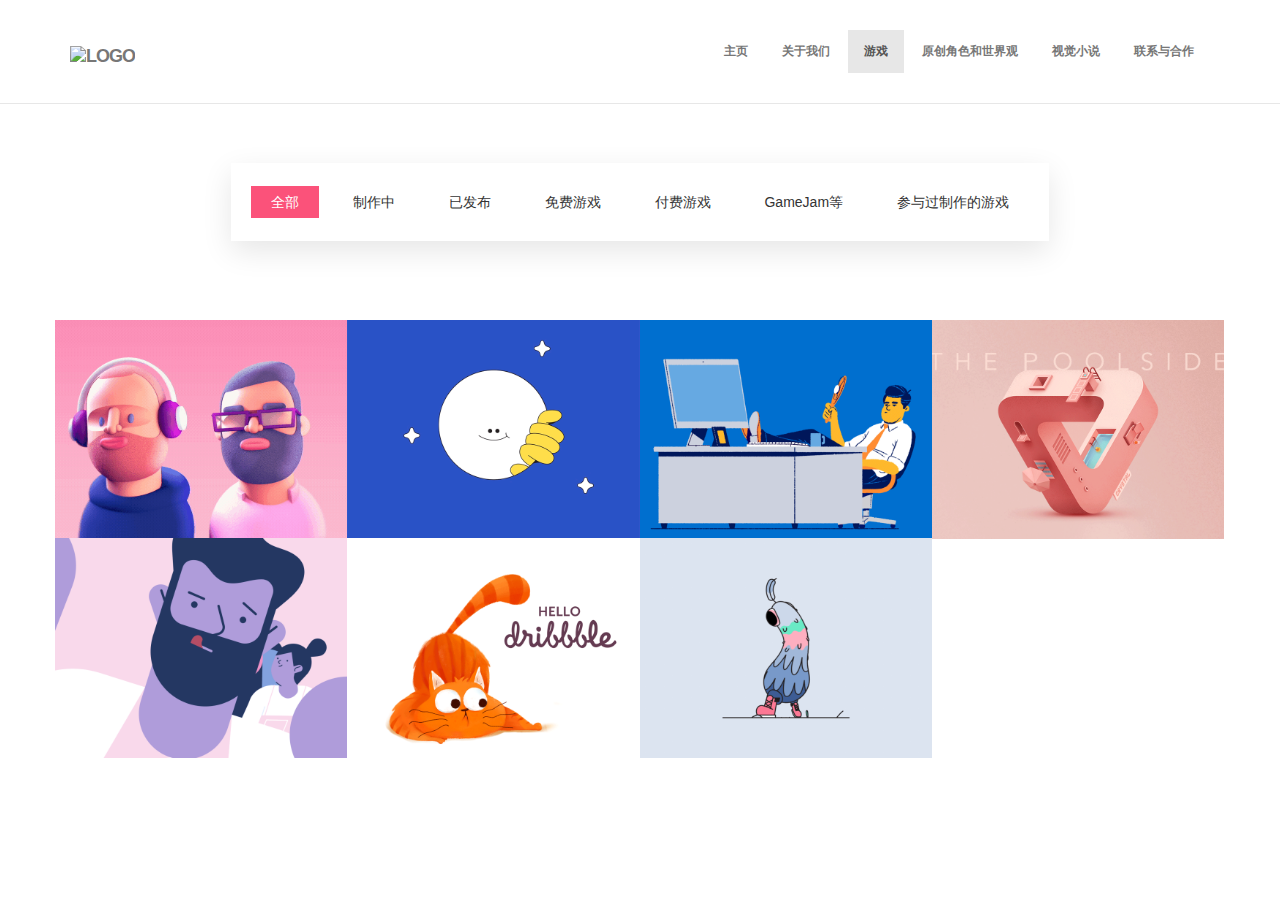
==== courses.html @ eeb3b7ae "Add more info" ====
<!DOCTYPE html>
<html lang="en">
<head>
    <meta charset="utf-8">
    <title>Above Multi-purpose Free Bootstrap Responsive Template</title>
    <meta name="viewport" content="width=device-width, initial-scale=1.0" />
    <meta name="description" content="" />
    <meta name="author" content="http://webthemez.com" />
    <!-- css -->
    <link href="css/bootstrap.min.css" rel="stylesheet" />
    <link href="css/fancybox/jquery.fancybox.css" rel="stylesheet">
    <link href="css/jcarousel.css" rel="stylesheet" />
    <link href="css/flexslider.css" rel="stylesheet" />
    <link href="css/style.css" rel="stylesheet" />

    <!-- HTML5 shim, for IE6-8 support of HTML5 elements -->
    <!--[if lt IE 9]>
          <script src="http://html5shim.googlecode.com/svn/trunk/html5.js"></script>
        <![endif]-->
    <!--Special StyleSheet Head-->
    <!-- Google Font -->
    <link href="https://fonts.googleapis.com/css?family=Roboto+Condensed:300,300i,400,400i,700i" rel="stylesheet">

    <!-- Font Awesome cdn file -->

    <link rel="stylesheet" href="https://cdnjs.cloudflare.com/ajax/libs/font-awesome/4.7.0/css/font-awesome.min.css">


    <link rel="stylesheet" href="https://maxcdn.bootstrapcdn.com/bootstrap/3.3.7/css/bootstrap.min.css">

    <!--Responsive tabs-->

    <link rel="stylesheet" href="responsive-tabs.css">

    <!-- Magnific css file  -->

    <link rel="stylesheet" href="https://cdnjs.cloudflare.com/ajax/libs/magnific-popup.js/1.1.0/magnific-popup.min.css">


    <!-- Owl carousel css file  -->

    <link rel="stylesheet" href="https://cdnjs.cloudflare.com/ajax/libs/owl-carousel/1.3.3/owl.carousel.min.css">

    <link rel="stylesheet" href="https://cdnjs.cloudflare.com/ajax/libs/owl-carousel/1.3.3/owl.theme.min.css">

    <!-- jQuery library -->
    <script src="https://ajax.googleapis.com/ajax/libs/jquery/3.3.1/jquery.min.js"></script>

    <!-- Latest compiled JavaScript -->
    <script src="https://maxcdn.bootstrapcdn.com/bootstrap/3.3.7/js/bootstrap.min.js"></script>

    <!-- Owl carousel JS file  -->

    <script src="https://cdnjs.cloudflare.com/ajax/libs/owl-carousel/1.3.3/owl.carousel.min.js"></script>


    <!-- Magnific JS file  -->

    <script src="https://cdnjs.cloudflare.com/ajax/libs/magnific-popup.js/1.1.0/jquery.magnific-popup.min.js"></script>

    <!-- style file -->

    <link rel="stylesheet" href="style.css">





</head>
<body>
    <div id="wrapper">

        <!-- start header -->
        <header>
            <div class="navbar navbar-default navbar-static-top">
                <div class="container">
                    <div class="navbar-header">
                        <button type="button" class="navbar-toggle" data-toggle="collapse" data-target=".navbar-collapse">
                            <span class="icon-bar"></span>
                            <span class="icon-bar"></span>
                            <span class="icon-bar"></span>
                        </button>
                        <a class="navbar-brand" href="index.html"><img src="img/logo.png" alt="logo" /></a>
                    </div>
                    <div class="navbar-collapse collapse ">
                        <ul class="nav navbar-nav">
                            <li><a href="index.html">主页</a></li>
                            <li><a href="about.html">关于我们</a></li>
                            <li class="active"><a href="courses.html">游戏</a></li>
                            <li><a href="portfolio.html">原创角色和世界观</a></li>
                            <li><a href="pricing.html">视觉小说</a></li>
                            <li><a href="contact.html">联系与合作</a></li>
                        </ul>
                    </div>
                </div>
            </div>
        </header><!-- end header -->
        <!--Special StyleSheet-->

        <br><br><br><br>
        <section class="works">
            <div class="container">
                <div class="row no-gutters">
                    <div class="filtering text-center col-sm-12">
                        <div class="filter">
                            <span data-filter='*' class="active">全部</span>

                            <span data-filter='.brand'>制作中</span>
                            <span data-filter='.web'>已发布</span>
                            <span data-filter='.graphic'>免费游戏</span>
                            <span data-filter='.brand'>付费游戏</span>
                            <span data-filter='.brand'>GameJam等</span>
                            <span data-filter='.brand'>参与过制作的游戏</span>

                        </div>
                    </div>
                    <div class="clearfix"></div>
                    <br><br><br><br>

                    <div class="gallery full-width">
                        <div class="col-lg-3 items graphic">
                            <div class="item-img">
                                <img src="img/1.gif" class="img-responsive" alt="">
                                <div class="item-img-overlay">
                                    <div class="overlay-info full-width">
                                        <p>LOGO | Branding</p>
                                        <h5>Creative Web Design</h5>
                                        <a href="img/1.gif" class="popimg"></a>
                                        <span class="icon">
                                            <i class="fa fa-arrow-right"></i>
                                        </span>
                                    </div>
                                </div>
                            </div>
                        </div>

                        <div class="col-lg-3 items brand">
                            <div class="item-img">
                                <img src="img/2.gif" class="img-responsive" alt="">
                                <div class="item-img-overlay">
                                    <div class="overlay-info full-width">
                                        <p>LOGO | Branding</p>
                                        <h5>Creative Web Design</h5>
                                        <a href="img/2.gif" class="popimg">

                                            <span class="icon">
                                                <i class="fa fa-arrow-right"></i>
                                            </span>

                                        </a>
                                    </div>
                                </div>
                            </div>
                        </div>

                        <div class="col-lg-3 items web">
                            <div class="item-img">
                                <img src="img/3.gif" class="img-responsive" alt="">
                                <div class="item-img-overlay">
                                    <div class="overlay-info full-width">
                                        <p>LOGO | Branding</p>
                                        <h5>Creative Web Design</h5>
                                        <a href="img/3.gif" class="popimg">

                                            <span class="icon">
                                                <i class="fa fa-arrow-right"></i>
                                            </span>

                                        </a>
                                    </div>
                                </div>
                            </div>
                        </div>


                        <div class="col-lg-3 items graphic">
                            <div class="item-img">
                                <img src="img/4.gif" class="img-responsive" alt="">
                                <div class="item-img-overlay">
                                    <div class="overlay-info full-width">
                                        <p>LOGO | Branding</p>
                                        <h5>Creative Web Design</h5>
                                        <a href="img/4.gif" class="popimg">

                                            <span class="icon">
                                                <i class="fa fa-arrow-right"></i>
                                            </span>

                                        </a>
                                    </div>
                                </div>
                            </div>
                        </div>

                        <div class="col-lg-3 items web">
                            <div class="item-img">
                                <img src="img/5.gif" class="img-responsive" alt="">
                                <div class="item-img-overlay">
                                    <div class="overlay-info full-width">
                                        <p>LOGO | Branding</p>
                                        <h5>Creative Web Design</h5>
                                        <a href="img/5.gif" class="popimg">

                                            <span class="icon">
                                                <i class="fa fa-arrow-right"></i>
                                            </span>

                                        </a>
                                    </div>
                                </div>
                            </div>
                        </div>
                        <div class="col-lg-3 items brand">
                            <div class="item-img">
                                <img src="img/7.gif" class="img-responsive" alt="">
                                <div class="item-img-overlay">
                                    <div class="overlay-info full-width">
                                        <p>LOGO | Branding</p>
                                        <h5>Creative Web Design</h5>
                                        <a href="img/7.gif" class="popimg">

                                            <span class="icon">
                                                <i class="fa fa-arrow-right"></i>
                                            </span>

                                        </a>
                                    </div>
                                </div>
                            </div>
                        </div>
                        <div class="col-lg-3 items brand">
                            <div class="item-img">
                                <img src="img/8.gif" class="img-responsive" alt="">
                                <div class="item-img-overlay">
                                    <div class="overlay-info full-width">
                                        <p>LOGO | Branding</p>
                                        <h5>Creative Web Design</h5>
                                        <a href="img/8.gif" class="popimg">

                                            <span class="icon">
                                                <i class="fa fa-arrow-right"></i>
                                            </span>

                                        </a>
                                    </div>
                                </div>
                            </div>
                        </div><div class="col-lg-3 items brand">
                            <div class="item-img">
                                <img src="img/9.gif" class="img-responsive" alt="">
                                <div class="item-img-overlay">
                                    <div class="overlay-info full-width">
                                        <p>LOGO | Branding</p>
                                        <h5>Creative Web Design</h5>
                                        <a href="img/9.gif" class="popimg">

                                            <span class="icon">
                                                <i class="fa fa-arrow-right"></i>
                                            </span>

                                        </a>
                                    </div>
                                </div>
                            </div>
                        </div>



                    </div>





                </div>
            </div>
        </section>



        <script src="main.js"></script>
        <script src="jquery.responsiveTabs.min.js"></script>
        <script src="isotope.pkgd.min.js"></script>
        <script src="https://cdnjs.cloudflare.com/ajax/libs/magnific-popup.js/1.1.0/jquery.magnific-popup.min.js"></script>




        <!-- javascript
            ================================================== -->
        <!-- Placed at the end of the document so the pages load faster -->
        <!--
        <script src="js/jquery.js"></script>
        <script src="js/jquery.easing.1.3.js"></script>
        <script src="js/bootstrap.min.js"></script>
        <script src="js/jquery.fancybox.pack.js"></script>
        <script src="js/jquery.fancybox-media.js"></script>
        <script src="js/portfolio/jquery.quicksand.js"></script>
        <script src="js/portfolio/setting.js"></script>
        <script src="js/jquery.flexslider.js"></script>
        <script src="js/animate.js"></script>
        <script src="js/custom.js"></script>

            -->
</body>
</html>
---- css/style.css ----
/*
Author URI: http://webthemez.com/
Note: 
Licence under Creative Commons Attribution 3.0 
Do not remove the back-link in this web template 
-------------------------------------------------------*/

@import url('http://fonts.googleapis.com/css?family=Noto+Serif:400,400italic,700|Open+Sans:400,600,700'); 
@import url('font-awesome.css');  
@import url('animate.css');

body {
	font-family:'Open Sans', Arial, sans-serif;
	font-size:14px;
	font-weight:300;
	line-height:1.6em;
	color:#656565;
}

a:active {
	outline:0;
}

.clear {
	clear:both;
}

h1,h2, h3, h4, h5, h6 {
	font-family:'Open Sans', Arial, sans-serif;
	font-weight:700;
	line-height:1.1em;
	color:#333;
	margin-bottom: 20px;
}
 
.container {
	padding:0 20px 0 20px;
	position:relative;
}

#wrapper{
	width:100%;
	margin:0;	
	padding:0;
}

.row,.row-fluid {
	margin-bottom:30px;
}

.row .row,.row-fluid .row-fluid{
	margin-bottom:30px;
}

.row.nomargin,.row-fluid.nomargin {
	margin-bottom:0;
}

img.img-polaroid {
	margin:0 0 20px 0;
}
.img-box {
	max-width:100%;
}
/*  Header
==================================== */
 
header .navbar {
    margin-bottom: 0;
}

.navbar-default {
    border: none;
}

.navbar-brand {
    color: #222;
	text-transform: uppercase;
    font-size: 24px;
    font-weight: 700;
    line-height: 1em;
	letter-spacing: -1px;
    margin-top: 13px;
    padding: 0 0 0 15px;
}
.navbar-default .navbar-brand{
color: #61B331;
}

header .navbar-collapse  ul.navbar-nav {
    float: right;
    margin-right: 0;
}

header .navbar-default{
    background-color: #FFFFFF;
}

header .nav li a:hover,
header .nav li a:focus,
header .nav li.active a,
header .nav li.active a:hover,
header .nav li a.dropdown-toggle:hover,
header .nav li a.dropdown-toggle:focus,
header .nav li.active ul.dropdown-menu li a:hover,
header .nav li.active ul.dropdown-menu li.active a{
    -webkit-transition: all .3s ease;
    -moz-transition: all .3s ease;
    -ms-transition: all .3s ease;
    -o-transition: all .3s ease;
    transition: all .3s ease;
}


header .navbar-default .navbar-nav > .open > a,
header .navbar-default .navbar-nav > .open > a:hover,
header .navbar-default .navbar-nav > .open > a:focus {
    -webkit-transition: all .3s ease;
    -moz-transition: all .3s ease;
    -ms-transition: all .3s ease;
    -o-transition: all .3s ease;
    transition: all .3s ease;
}


header .navbar {
    min-height: 70px; 
	padding:18px 0;
}

header .navbar-nav > li  {
    padding-bottom: 12px;
    padding-top: 12px;
}

header  .navbar-nav > li > a {
    padding-bottom: 6px;
    padding-top: 5px;
    margin-left: 2px;
    line-height: 30px;
	font-weight: 700;
    -webkit-transition: all .3s ease;
    -moz-transition: all .3s ease;
    -ms-transition: all .3s ease;
    -o-transition: all .3s ease;
    transition: all .3s ease;
}


.dropdown-menu li a:hover {
    color: #fff !important;
}

header .nav .caret {
    border-bottom-color: #f5f5f5;
    border-top-color: #f5f5f5;
}
.navbar-default .navbar-nav > .active > a,
.navbar-default .navbar-nav > .active > a:hover,
.navbar-default .navbar-nav > .active > a:focus {
  background-color: #fff;
}
.navbar-default .navbar-nav > .open > a,
.navbar-default .navbar-nav > .open > a:hover,
.navbar-default .navbar-nav > .open > a:focus {
  background-color:  #fff;
}	
	

.dropdown-menu  {
    box-shadow: none;
    border-radius: 0;
	border: none;
}

.dropdown-menu li:last-child  {
	padding-bottom: 0 !important;
	margin-bottom: 0;
}

header .nav li .dropdown-menu  {
   padding: 0;
}

header .nav li .dropdown-menu li a {
   line-height: 28px;
   padding: 3px 12px;
}
.item-thumbs img {
    margin-bottom: 15px;
}
.flex-control-paging li a.flex-active {
    background: #000;
    background: rgb(255, 255, 255);
    cursor: default;
}
.flex-control-paging li a {
    width: 30px;
    height: 11px;
    display: block;
    background: #666;
    background: rgba(0,0,0,0.5);
    cursor: pointer;
    text-indent: -9999px;
    -webkit-border-radius: 20px;
    -moz-border-radius: 20px;
    -o-border-radius: 20px;
    border-radius: 20px;
    box-shadow: inset 0 0 3px rgba(0,0,0,0.3);
    
	}
	.panel-title>a {
    color: inherit;
    color: #FFF;
}
.panel-group .panel-heading+.panel-collapse .panel-body {
    border-top: 1px solid #ddd;
    color: #fff;
    background-color: #9C9C9C;
}
/* --- menu --- */

header .navigation {
	float:right;
}

header ul.nav li {
	border:none;
	margin:0;
}

header ul.nav li a {	
	font-size:12px;
	border:none;
	font-weight:700;
	text-transform:uppercase;
}

header ul.nav li ul li a {	
	font-size:12px;
	border:none;
	font-weight:300;
	text-transform:uppercase;
}


.navbar .nav > li > a {
  color: #848484;
  text-shadow: none;
  border: 1px solid rgba(255, 255, 255, 0) !important;
}

.navbar .nav a:hover {
	background:none;
	color: #14A085 !important;
}

.navbar .nav > .active > a,.navbar .nav > .active > a:hover {
	background:none;
	font-weight:700;
}

.navbar .nav > .active > a:active,.navbar .nav > .active > a:focus {
	background:none;
	outline:0;
	font-weight:700;
}

.navbar .nav li .dropdown-menu {
	z-index:2000;
}

header ul.nav li ul {
	margin-top:1px;
}
header ul.nav li ul li ul {
	margin:1px 0 0 1px;
}
.dropdown-menu .dropdown i {
	position:absolute;
	right:0;
	margin-top:3px;
	padding-left:20px;
}

.navbar .nav > li > .dropdown-menu:before {
  display: inline-block;
  border-right: none;
  border-bottom: none;
  border-left: none;
  border-bottom-color: none;
  content:none;
}
.navbar-default .navbar-nav>.active>a, .navbar-default .navbar-nav>.active>a:hover, .navbar-default .navbar-nav>.active>a:focus {
color: #14A085;
}


ul.nav li.dropdown a {
	z-index:1000;
	display:block;
}

 select.selectmenu {
	display:none;
}
.pageTitle{
color: #fff;
margin: 30px 0 3px;
display: inline-block;
}
 
#featured{
	width: 100%;
	background:#000;
	position:relative;
	margin:0;
	padding:0;
}

/*  Sliders
==================================== */
/* --- flexslider --- */

#featured .flexslider {
	padding:0;  
	background: #fff; 
	position: relative; 
	zoom: 1;
}
.flex-direction-nav .flex-prev{
left:0px; 
}
.flex-direction-nav .flex-next{ 
right:0px;
}
.flex-caption {zoom:0;
  color: #1C1D21;
  margin: 0 auto;
  padding: 1px;
  position: absolute;
  vertical-align: bottom;
  text-align: center;
  background-color: rgba(255, 255, 255, 0.26);
  bottom: 5%;
  display: block;
  left: 0;
  right: 0;
  }
.flex-caption h3 {color: #fff; letter-spacing: 1px; margin-bottom: 8px; text-transform: uppercase;}
.flex-caption p {margin: 0 0 15px;}
.skill-home{
margin-bottom:50px;
}
.c1{
border: #ed5441 1px solid;
background:#ed5441;
}
.c2{
border: #D867B2 1px solid;
background: #D867B2;
}
.c3{
border: #61B331 1px solid;
background: #4BC567;
}
.c4{
border: #609cec 1px solid;
background: #26AFF0;
}
.skill-home .icons {
padding: 33px 0 0 0;
width: 100%;
height: 178px;
color: rgb(255, 255, 255);
font-size: 42px;
font-size: 76px; 
text-align: center;
-ms-border-radius: 50%;
-moz-border-radius: 50%;
-webkit-border-radius: 50%;
border-radius: 0;
display: inline-table;
}
.skill-home h2 {
padding-top: 20px;
font-size: 36px;
font-weight: 700;
} 
.testimonial-solid {
padding: 50px 0 60px 0;
margin: 0 0 0 0;
background: #EFEFEF;
text-align: center;
}
.testi-icon-area {
text-align: center;
position: absolute;
top: -84px;
margin: 0 auto; 
width: 100%;
color: #000;}
.testi-icon-area .quote {
padding: 15px 0 0 0;
margin: 0 0 0 0;
background: #ffffff;
text-align: center;
color: #26AFF0;
display: inline-table;
width: 70px;
height: 70px;
-ms-border-radius: 50%;
-moz-border-radius: 50%;
-webkit-border-radius: 50%;
border-radius: 0;
font-size: 42px; 
border: 1px solid #26AFF0;
display: none;}

.testi-icon-area .carousel-inner { 
margin: 20px 0;
}
.carousel-indicators {
bottom: -30px;
}
.team-member {
    text-align: center;
    background-color: #F9F9F9;
    padding-bottom: 15px;
}
.fancybox-title-inside-wrap {
    padding: 3px 30px 6px;
    background: #292929;
}

.item_introtext {
    background-color: rgba(254, 254, 255, 0.66);
    margin: 0 auto;
    display: inline-block;
    padding: 25px;
}
.item_introtext span {
    font-size: 20px;
    display: block; 
    font-weight: bold;
}
.item_introtext strong {
    font-size: 50px;
    display: block;
    padding: 14px 0 30px;
}
.item_introtext p {
    font-size: 20px !important;
    color: #1C1D21;
    font-weight: bold;
}

.form-control{
border-radius:0;
}


/* Testimonial
----------------------------------*/
.testimonial-area {
padding: 0 0 0 0;
margin:0;
background: url(../img/low-poly01.jpg) fixed center center;
background-size: cover;
-webkit-background-size: cover;
-moz-background-size: cover;
-ms-background-size: cover;
color: red;}
.testimonial-solid p {
color: #1F1F1F;
font-size: 16px;
line-height: 30px;
font-style: italic;
} 
section.callaction {
	background:#fff;
	padding:50px 0 0 0;
}



/* Content
==================================== */

#content {
	position:relative;
	background:#fff;
	padding:50px 0 0px 0;
}

#content img {
	max-width:100%;
	height:auto;
}
 
.cta-text {
	text-align: center;
	margin-top:10px;
}


.big-cta .cta {
	margin-top:10px;
}
 
.box {
	width: 100%;
}
.box-gray  {
	background: #f8f8f8;
	padding: 20px 20px 30px;
}
.box-gray  h4,.box-gray  i {
	margin-bottom: 20px;
}
.box-bottom {
	padding: 20px 0;
	text-align: center;
}
.box-bottom a {
	color: #fff;
	font-weight: 700;
}
.box-bottom a:hover {
	color: #eee;
	text-decoration: none;
}


/* Bottom
==================================== */

#bottom {
	background:#fcfcfc;
	padding:50px 0 0;

}
/* twitter */
#twitter-wrapper {
    text-align: center;
    width: 70%;
    margin: 0 auto;
}
#twitter em {
    font-style: normal;
    font-size: 13px;
}

#twitter em.twitterTime a {
	font-weight:600;
}

#twitter ul {
    padding: 0;
	list-style:none;
}
#twitter ul li {
    font-size: 20px;
    line-height: 1.6em;
    font-weight: 300;
    margin-bottom: 20px;
    position: relative;
    word-break: break-word;
}


/* page headline
==================================== */

#inner-headline{
	background: #14A085;
	position:relative;
	margin:0;
	padding:0;
	color:#fefefe;
	/* margin: 15px; */
	border-top: 10px solid #11967C;
}


#inner-headline .inner-heading h2 {
	color:#fff;
	margin:20px 0 0 0;
}

/* --- breadcrumbs --- */
#inner-headline ul.breadcrumb {
	margin:30px 0 0;
	float:left;
}

#inner-headline ul.breadcrumb li {
	margin-bottom:0;
	padding-bottom:0;
}
#inner-headline ul.breadcrumb li {
	font-size:13px;
	color:#fff;
}

#inner-headline ul.breadcrumb li i{
	color:#dedede;
}

#inner-headline ul.breadcrumb li a {
	color:#fff;
}

ul.breadcrumb li a:hover {
	text-decoration:none;
}

/* Forms
============================= */

/* --- contact form  ---- */
form#contactform input[type="text"] {
  width: 100%;
  border: 1px solid #f5f5f5;
  min-height: 40px;
  padding-left:20px;
  font-size:13px;
  padding-right:20px;
  -webkit-box-sizing: border-box;
     -moz-box-sizing: border-box;
          box-sizing: border-box;

}

form#contactform textarea {
border: 1px solid #f5f5f5;
  width: 100%;
  padding-left:20px;
  padding-top:10px;
  font-size:13px;
  padding-right:20px;
  -webkit-box-sizing: border-box;
     -moz-box-sizing: border-box;
          box-sizing: border-box;

}

form#contactform .validation {
	font-size:11px;
}

#sendmessage {
	border:1px solid #e6e6e6;
	background:#f6f6f6;
	display:none;
	text-align:center;
	padding:15px 12px 15px 65px;
	margin:10px 0;
	font-weight:600;
	margin-bottom:30px;

}

#sendmessage.show,.show  {
	display:block;
}
 
form#commentform input[type="text"] {
  width: 100%;
  min-height: 40px;
  padding-left:20px;
  font-size:13px;
  padding-right:20px;
  -webkit-box-sizing: border-box;
     -moz-box-sizing: border-box;
          box-sizing: border-box;
	-webkit-border-radius: 2px 2px 2px 2px;
		-moz-border-radius: 2px 2px 2px 2px;
			border-radius: 2px 2px 2px 2px;

}

form#commentform textarea {
  width: 100%;
  padding-left:20px;
  padding-top:10px;
  font-size:13px;
  padding-right:20px;
  -webkit-box-sizing: border-box;
     -moz-box-sizing: border-box;
          box-sizing: border-box;
	-webkit-border-radius: 2px 2px 2px 2px;
		-moz-border-radius: 2px 2px 2px 2px;
			border-radius: 2px 2px 2px 2px;
}


/* --- search form --- */
.search{
	float:right;
	margin:35px 0 0;
	padding-bottom:0;
}

#inner-headline form.input-append {
	margin:0;
	padding:0;
}



/*  Portfolio
================================ */

.work-nav #filters {
	margin: 0;
	padding: 0;
	list-style: none;
}

.work-nav #filters li {
	margin: 0 10px 30px 0;
	padding: 0;
	float:left;
}

.work-nav #filters li a {
	color: #7F8289;
	font-size: 16px;
	display: block;	
}

.work-nav #filters li a:hover {

}

.work-nav #filters li a.selected {
	color: #DE5E60;
}

#thumbs {
	margin: 0;
	padding: 0;	
}

#thumbs li {
	list-style-type: none;
}

.item-thumbs {
	position: relative;
	overflow: hidden;
	margin-bottom: 30px;
	cursor: pointer;
}

.item-thumbs a + img {
	width: 100%;	
}

.item-thumbs .hover-wrap {
	position: absolute;
	display: block;
	width: 100%;
	height: 100%;
	
	opacity: 0;
	filter: alpha(opacity=0);
	
	-webkit-transition: all 450ms ease-out 0s;	
	   -moz-transition: all 450ms ease-out 0s;
		 -o-transition: all 450ms ease-out 0s;
		    transition: all 450ms ease-out 0s;
		  
	-webkit-transform: rotateY(180deg) scale(0.5,0.5);
	   -moz-transform: rotateY(180deg) scale(0.5,0.5);
		-ms-transform: rotateY(180deg) scale(0.5,0.5);
		 -o-transform: rotateY(180deg) scale(0.5,0.5);
			transform: rotateY(180deg) scale(0.5,0.5);	
}

.item-thumbs:hover .hover-wrap,
.item-thumbs.active .hover-wrap {
	opacity: 1;
	filter: alpha(opacity=100);
	
	-webkit-transform: rotateY(0deg) scale(1,1);
	   -moz-transform: rotateY(0deg) scale(1,1);
		-ms-transform: rotateY(0deg) scale(1,1);
		 -o-transform: rotateY(0deg) scale(1,1);
		    transform: rotateY(0deg) scale(1,1);
}

.item-thumbs .hover-wrap .overlay-img {
	position: absolute;
	width: 90%;
	height: 91%;
	opacity: 0.50;
	filter: alpha(opacity=80);
	background: #14A085;
}

.item-thumbs .hover-wrap .overlay-img-thumb {
	position: absolute;
	border-radius: 60px;
	top: 50%;
	left: 45%;
	margin: -16px 0 0 -16px;
	color: #fff;
	font-size: 32px;
	line-height: 1em;	
	opacity: 1;
	filter: alpha(opacity=100);
}
 
ul.portfolio-categ{
	margin:10px 0 30px 0;
	padding:0;
	float:left;
	list-style:none;
}

ul.portfolio-categ li{
margin: 0; 
float: left;
list-style: none;
font-size: 13px;
font-weight: 600;
border: 1px solid #D5D5D5;
margin-right: 15px;
}

ul.portfolio-categ li a{
	display:block;
	padding: 8px 20px;
	color: #14A085;
}
ul.portfolio-categ li.active{
border: 1px solid #D7D8D6;
background-color: #EAEAEA;
}
ul.portfolio-categ li.active a:hover, ul.portfolio-categ li a:hover,ul.portfolio-categ li a:focus,ul.portfolio-categ li a:active {
	text-decoration:none;
	outline:0; 
}
  #accordion-alt3 .panel-heading h4 {
font-size: 13px;
line-height: 28px;
color: #6B6B6B;}
.panel .panel-heading h4 {
font-weight: 400;
}
.panel-title {
margin-top: 0;
margin-bottom: 0;
font-size: 15px;
color: inherit;
}
.panel-group .panel {
margin-bottom: 0;
border-radius: 2px;
}
.panel {
margin-bottom: 18px;
background-color: #B9B9B9;
border: 1px solid transparent;
border-radius: 2px;
-webkit-box-shadow: 0 1px 1px rgba(0,0,0,0.05);
box-shadow: 0 1px 1px rgba(0,0,0,0.05);
}
#accordion-alt3 .panel-heading h4 a i {
font-size: 13px;
line-height: 18px;
width: 18px;
height: 18px;
margin-right: 5px;
color: #fff;
text-align: center;
border-radius: 50%;
margin-left: 6px;
}  
.progress.pb-sm {
height: 6px!important;
}
.progress {
box-shadow: inset 0 0 2px rgba(0,0,0,.1);
}
.progress {
overflow: hidden;
height: 18px;
margin-bottom: 18px;
background-color: #f5f5f5;
border-radius: 2px;
-webkit-box-shadow: inset 0 1px 2px rgba(0,0,0,0.1);
box-shadow: inset 0 1px 2px rgba(0,0,0,0.1);
}
.progress .progress-bar.progress-bar-red {
background: #ed5441;
} 
.progress .progress-bar.progress-bar-green {
background: #51d466;
}
.progress .progress-bar.progress-bar-lblue {
background: #32c8de;
}
/* --- portfolio detail --- */
.top-wrapper {
	margin-bottom:20px;
}
.info-blocks {
margin-bottom: 15px;
}
.info-blocks i.icon-info-blocks {
float: left;
color: #318FCF;
font-size: 30px;
min-width: 50px;
margin-top: 6px;
text-align: center;
background-color: #EFEFEF;
padding: 15px;
}
.info-blocks .info-blocks-in {
padding: 0 10px;
overflow: hidden;
}
.info-blocks .info-blocks-in h3 {
color: #555;
font-size: 20px;
line-height: 28px;
margin:0px;
}
.info-blocks .info-blocks-in p {
font-size: 12px;
}
  
blockquote {
	font-size:16px;
	font-weight:400;
	font-family:'Noto Serif', serif;
	font-style:italic;
	padding-left:0;
	color:#a2a2a2;
	line-height:1.6em;
	border:none;
}

blockquote cite 							{ display:block; font-size:12px; color:#666; margin-top:10px; }
blockquote cite:before 					{ content:"\2014 \0020"; }
blockquote cite a,
blockquote cite a:visited,
blockquote cite a:visited 				{ color:#555; }

/* --- pullquotes --- */

.pullquote-left {
	display:block;
	color:#a2a2a2;
	font-family:'Noto Serif', serif;
	font-size:14px;
	line-height:1.6em;
	padding-left:20px;
}

.pullquote-right {
	display:block;
	color:#a2a2a2;
	font-family:'Noto Serif', serif;
	font-size:14px;
	line-height:1.6em;
	padding-right:20px;
}

/* --- button --- */
.btn{text-align: center;
background: #318CCA;
color: #fff;
border-radius: 0;padding: 10px 30px;}
.btn-theme {
	color: #fff;
}
.btn-theme:hover {
	color: #eee;
}

/* --- list style --- */

ul.general {
	list-style:none;
	margin-left:0;
}

ul.link-list{
	margin:0;
	padding:0;
	list-style:none;
}

ul.link-list li{
	margin:0;
	padding:2px 0 2px 0;
	list-style:none;
}
footer{
background: #14A085;
}
footer ul.link-list li a{
	color: #FFFFFF;
}
footer ul.link-list li a:hover {
	color: #E2E2E2;
}
/* --- Heading style --- */

h4.heading {
	font-weight:700;
}

.heading { margin-bottom: 30px; }

.heading {
	position: relative;
	
}


.widgetheading {
	width:100%;

	padding:0;
}

#bottom .widgetheading {
	position: relative;
	border-bottom: #e6e6e6 1px solid;
	padding-bottom: 9px;
}

aside .widgetheading {
	position: relative;
	border-bottom: #e9e9e9 1px solid;
	padding-bottom: 9px;
}

footer .widgetheading {
	position: relative;
}

footer .widget .social-network {
	position:relative;
}


#bottom .widget .widgetheading span, aside .widget .widgetheading span, footer .widget .widgetheading span {	
	position: absolute;
	width: 60px;
	height: 1px;
	bottom: -1px;
	right:0;

}
.box-area{
border: 1px solid #F3F3F3;
padding: 0 15px 12px;
padding-top: 41px;
margin-top: -42px;
text-align: left;
background-color: #F9F9F9;
position: relative;}
/* --- Map --- */
.map{
	position:relative;
	margin-top:-50px;
	margin-bottom:40px;
}

.map iframe{
	width:100%;
	height:450px;
	border:none;
}

.map-grid iframe{
	width:100%;
	height:350px;
	border:none;
	margin:0 0 -5px 0;
	padding:0;
}

 
ul.team-detail{
	margin:-10px 0 0 0;
	padding:0;
	list-style:none;
}

ul.team-detail li{
	border-bottom:1px dotted #e9e9e9;
	margin:0 0 15px 0;
	padding:0 0 15px 0;
	list-style:none;
}

ul.team-detail li label {
	font-size:13px;
}

ul.team-detail li h4, ul.team-detail li label{
	margin-bottom:0;
}

ul.team-detail li ul.social-network {
	border:none;
	margin:0;
	padding:0;
}

ul.team-detail li ul.social-network li {
	border:none;	
	margin:0;
}
ul.team-detail li ul.social-network li i {
	margin:0;
}

 
.pricing-title{
	background:#fff;
	text-align:center;
	padding:10px 0 10px 0;
}

.pricing-title h3{
	font-weight:600;
	margin-bottom:0;
}

.pricing-offer{
	background: #fcfcfc;
	text-align: center;
	padding:40px 0 40px 0;
	font-size:18px;
	border-top:1px solid #e6e6e6;
	border-bottom:1px solid #e6e6e6;
}

.pricing-box.activeItem .pricing-offer{
	color:#fff;
}

.pricing-offer strong{
	font-size:78px;
	line-height:89px;
}

.pricing-offer sup{
	font-size:28px;
}

.pricing-container{
	background: #fff;
	text-align:center;
	font-size:14px;
}

.pricing-container strong{
color:#353535;
}

.pricing-container ul{
	list-style:none;
	padding:0;
	margin:0;
}

.pricing-container ul li{
	border-bottom: 1px solid #F5F5F5;
list-style: none;
padding: 15px 0 15px 0;
margin: 0 0 0 0;
color: #222;
}

.pricing-action{
	margin:0;
	background: #fcfcfc;
	text-align:center;
	padding:20px 0 30px 0;
}

.pricing-wrapp{
	margin:0 auto;
	width:100%;
	background:#fd0000;
}
 .pricing-box-item {
border: 1px solid #F5F5F5;
	
background: #F9F9F9;
	position:relative;
	margin:0 0 20px 0;
	padding:0;
  -webkit-box-shadow: 0 2px 0 rgba(0,0,0,0.03);
  -moz-box-shadow: 0 2px 0 rgba(0,0,0,0.03);
  box-shadow: 0 2px 0 rgba(0,0,0,0.03);
  -webkit-box-sizing: border-box;
  -moz-box-sizing: border-box;
  box-sizing: border-box;
}

.pricing-box-item .pricing-heading {
	text-align: center;
	padding:0px 0 0px 0;
	display:block;
}
.pricing-box-item.activeItem .pricing-heading {
	text-align: center;
	padding:0px 0 1px 0;
	border-bottom:none;
	display:block;
	color:#fff;
}
.pricing-box-item.activeItem .pricing-heading h3 {
	 
}

.pricing-box-item .pricing-heading h3 strong {
	font-size: 20px;
	font-weight:700;
	letter-spacing:-1px;
}
.pricing-box-item .pricing-heading h3 {
	font-size: 35px;
	font-weight:300;
	letter-spacing:-1px;
}

.pricing-box-item .pricing-terms {
	text-align: center;
	display: block;
	overflow: hidden;
	padding: 11px 0 5px; 
}

.pricing-box-item .pricing-terms  h6 {
	font-style:italic;
	margin-top:10px;
	color: #14A085;
	font-size: 22px;
	font-family:'Noto Serif', serif;
}

.pricing-box-item .icon .price-circled {
    margin: 10px 10px 10px 0;
    display: inline-block !important;
    text-align: center !important;
    color: #fff;
    width: 68px;
    height: 68px;
	padding:12px;
    font-size: 16px;
	font-weight:700;
    line-height: 68px;
    text-shadow:none;
    cursor: pointer;
    background-color: #888;
    border-radius: 64px;
    -moz-border-radius: 64px;
    -webkit-border-radius: 64px;
}

.pricing-box-item  .pricing-action{
	margin:0;
	text-align:center;
	padding:30px 0 30px 0;
}
 
/* ===== Widgets ===== */

/* --- flickr --- */
.widget .flickr_badge {
	width:100%;
}
.widget .flickr_badge img { margin: 0 9px 20px 0; }

footer .widget .flickr_badge {
    width: 100%;
}
footer .widget .flickr_badge img {
    margin: 0 9px 20px 0;
}

.flickr_badge img {
    width: 50px;
    height: 50px;
    float: left;
	margin: 0 9px 20px 0;
}
 
/* --- Recent post widget --- */

.recent-post{
	margin:20px 0 0 0;
	padding:0;
	line-height:18px;
}

.recent-post h5 a:hover {
	text-decoration:none;
}

.recent-post .text h5 a {
	color:#353535;
}

  
footer{
	padding:50px 0 0 0;
	color:#f8f8f8;
}

footer a {
	color:#fff;
}

footer a:hover {
	color:#eee;
}

footer h1, footer h2, footer h3, footer h4, footer h5, footer h6{
	color:#fff;
}

footer address {
	line-height:1.6em;
	color: #FFFFFF;
}

footer h5 a:hover, footer a:hover {
	text-decoration:none;
}

ul.social-network {
	list-style:none;
	margin:0;
}

ul.social-network li {
	display:inline;
	margin: 0 5px;
}

#sub-footer{
	text-shadow:none;
	color:#f5f5f5;
	padding:0;
	padding-top:30px;
	margin:20px 0 0 0;
	background: #14A085;
}

#sub-footer p{
	margin:0;
	padding:0;
}

#sub-footer span{
	color:#f5f5f5;
}

.copyright {
	text-align:left;
	font-size:12px;
}

#sub-footer ul.social-network {
	float:right;
}

  

/* scroll to top */
.scrollup{
    position:fixed;
	width:32px;
	height:32px;
    bottom:0px;
    right:20px;
	background: #222;
	
}

a.scrollup {
	outline:0;
	text-align: center;
}

a.scrollup:hover,a.scrollup:active,a.scrollup:focus {
	opacity:1;
	text-decoration:none;
}
a.scrollup i {
	margin-top: 10px;
	color: #fff;
}
a.scrollup i:hover {
	text-decoration:none;
}



 
.absolute{
	position:absolute;
}

.relative{
	position:relative;
}

.aligncenter{
	text-align:center;
}

.aligncenter span{
	margin-left:0;
}

.floatright {
	float:right;
}

.floatleft {
	float:left;
}

.floatnone {
	float:none;
}

.aligncenter {
	text-align:center;
}
 
img.pull-left, .align-left{
	float:left;
	margin:0 15px 15px 0;
}

.widget img.pull-left {
	float:left;
	margin:0 15px 15px 0;
}

img.pull-right, .align-right {
	float:right;
	margin:0 0 15px 15px;
}

article img.pull-left, article .align-left{
	float:left;
	margin:5px 15px 15px 0;
}

article img.pull-right, article .align-right{
	float:right;
	margin:5px 0 15px 15px;
}
 ============================= */

.clear-marginbot{
	margin-bottom:0;
}

.marginbot10{
	margin-bottom:10px;
}
.marginbot20{
	margin-bottom:20px;
}
.marginbot30{
	margin-bottom:30px;
}
.marginbot40{
	margin-bottom:40px;
}

.clear-margintop{
	margin-top:0;
}

.margintop10{
	margin-top:10px;
}

.margintop20{
	margin-top:20px;
}

.margintop30{
	margin-top:30px;
}

.margintop40{
	margin-top:40px;
}


/*  Media queries 
============================= */

@media (min-width: 768px) and (max-width: 979px) {

	a.detail{
		background:none;
		width:100%;
	}


	
	footer .widget form  input#appendedInputButton {
		  display: block;
		  width: 91%;
		  -webkit-border-radius: 4px 4px 4px 4px;
			 -moz-border-radius: 4px 4px 4px 4px;
				  border-radius: 4px 4px 4px 4px;
	}
	
	footer .widget form  .input-append .btn {
		  display: block;
		  width: 100%;
		  padding-right: 0;
		  padding-left: 0;
		  -webkit-box-sizing: border-box;
			 -moz-box-sizing: border-box;
				  box-sizing: border-box;
				  margin-top:10px;
	}

	ul.related-folio li{
		width:156px;
		margin:0 20px 0 0;
	}	
}

@media (max-width: 767px) {

  body {
    padding-right: 0;
    padding-left: 0;
  }
	.navbar-brand {
		margin-top: 10px;
		border-bottom: none;
	}
	.navbar-header {
		margin-top: 20px;
		border-bottom: none;
	}
	
	.navbar-nav {
		border-top: none;
		float: none;
		width: 100%;
	}
.navbar .nav > .active > a, .navbar .nav > .active > a:hover {
background: none;
font-weight: 700;
color: #26AFF0;
}
	header .navbar-nav > li {
padding-bottom: 0px;
padding-top: 2px;
}
	header .nav li .dropdown-menu  {
		margin-top: 0;
	}

	.dropdown-menu {
	  position: absolute;
	  top: 0;
	  left: 40px;
	  z-index: 1000;
	  display: none;
	  float: left;
	  min-width: 160px;
	  padding: 5px 0;
	  margin: 2px 0 0;
	  font-size: 13px;
	  list-style: none;
	  background-color: #fff;
	  background-clip: padding-box;
	  border: 1px solid #f5f5f5;
	  border: 1px solid rgba(0, 0, 0, .15);
	  border-radius: 0;
	  -webkit-box-shadow: 0 6px 12px rgba(0, 0, 0, .175);
			  box-shadow: 0 6px 12px rgba(0, 0, 0, .175);
	}
	

	
	.navbar-collapse.collapse  {
		border: none;
		overflow: hidden;
	}

	
	.box {
		border-bottom:1px solid #e9e9e9;
		padding-bottom:20px;
	}

	#featured .flexslider .slide-caption {
		width: 90%; 
		padding: 2%; 
		position: absolute; 
		left: 0; 
		bottom: -40px; 
	}


	#inner-headline .breadcrumb {
		float:left;
		clear:both;
		width:100%;
	}

	.breadcrumb > li {
		font-size:13px;
	}

	
	ul.portfolio li article a i.icon-48{
		width:20px;
		height:20px;
		font-size:16px;
		line-height:20px;
	}


	.left-sidebar{
		border-right:none;
		padding:0 0 0 0;
		border-bottom: 1px dotted #e6e6e6;
		padding-bottom:10px;
		margin-bottom:40px;
	}
	
	.right-sidebar{
		margin-top:30px;
		border-left:none;
		padding:0 0 0 0;
	}
	
	
	footer .col-lg-1, footer .col-lg-2, footer .col-lg-3, footer .col-lg-4, footer .col-lg-5, footer .col-lg-6, 
	footer .col-lg-7, footer .col-lg-8, footer .col-lg-9, footer .col-lg-10, footer .col-lg-11, footer .col-lg-12{
		margin-bottom:20px;
	}

	#sub-footer ul.social-network {
		float:left;
	}
	

	
  [class*="span"] {
		margin-bottom:20px;
  }

}

@media (max-width: 480px) {
	.bottom-article a.pull-right {
		float:left;
		margin-top:20px;
	}


	.search{
		float:left;
	}

	.flexslider .flex-caption {
		display:none;
	}


	.cta-text {
		margin:0 auto;
		text-align:center;	
	}
	
	ul.portfolio li article a i{
		width:20px;
		height:20px;
		font-size:14px;
	}


}

 
.box-area:before {
    position: absolute;
    width: 100%;
    height: 100%;
    z-index: 0;
    background-color: red;
    content: '';
    position: absolute;
    top: 7px;
    left: -1px;
    width: 100%;
    height: 23px;
    background: #F9F9F9;
    -moz-transform: skewY(-3deg);
    -o-transform: skewY(-3deg);
    -ms-transform: skewY(-3deg);
    -webkit-transform: skewY(-3deg);
    transform: skewY(11deg);
    background-size: cover;
}
.box-area:after {
    position: absolute;
    width: 100%;
    height: 100%;
    z-index: 0;
    background-color: red;
    content: '';
    position: absolute;
    top: 7px;
    left: 1px;
    width: 100%;
    height: 22px;
    background: #F9F9F9;
    -moz-transform: skewY(-3deg);
    -o-transform: skewY(-3deg);
    -ms-transform: skewY(-3deg);
    -webkit-transform: skewY(-3deg);
    transform: skewY(-11deg);
    background-size: cover;
}
.box-area h3 {
    margin-top: -16px;
    z-index: 12;
    position: relative;
}
.courses{
padding:50px 0
}
.carousel-indicators li {
    display: inline-block; 
    border: 1px solid #929292;
	}
.textbox {
    background-color: #EFEFEF;
    padding: 4px 25px;
}
.textbox h3 {
    margin: 0;
    padding: 22px 0 14px;
    font-size: 18px;
}







/*Extra StyleSheet*/

#services-02 {
	background: #f4f4f4;
	margin-top: 90px;
}

#services-tabs ul {
	margin-bottom: 40px;
}

	#services-tabs ul li {
		padding: 5px 30px;
	}

		#services-tabs ul li a {
			font-family: "Roboto Condensed", sans-serif;
			;
			font-size: 14px;
			color: #212226;
			text-transform: uppercase;
			font-weight: bold padding: 0;
			text-decoration: none;
		}


		/* Tab active state */

		#services-tabs ul li.r-tabs-state-active a {
			color: #fb527a;
			font-weight: 700;
			border-bottom: 3px solid #fb527a;
			padding-bottom: 5px;
			-webkit-transition: border-color 300ms linear;
			transition: border-color 300ms linear;
		}

.service-tab .col-md-6 {
	padding: 0;
}

.service-tab img {
	width: 100%;
	margin: 0 auto;
}

.service-tab .tab-bg {
	background: #fff;
	padding: 59px 30px;
	min-height: 481px;
}

.service-tab h2 {
	font-size: 48px;
	color: #bbb;
	margin-bottom: 20px;
	font-weight: 100;
}

.service-tab h3 {
	font-size: 32px;
	margin-bottom: 30px;
}

.service-tab p {
	line-height: 24px;
	margin-bottom: 30px;
}


.works .filtering .filter {
	display: inline-block;
	padding: 29px 15px;
	box-shadow: 0px 10px 30px rgba(0,0,0,0.1);
}


.works .filtering span {
	margin: 0 5px;
	padding: 8px 20px;
	font-size: 14px;
	cursor: pointer;
	font-weight: 500;
}

.works .filtering .active {
	background-color: #fb527a;
	color: white;
}

.works .item-img {
	position: relative;
	margin-top: 20px;
}

	.works .item-img:hover .item-img-overlay {
		visibility: visible;
		opacity: 1;
	}


.works .item-img-overlay {
	position: absolute;
	top: 10px;
	left: 10px;
	right: 10px;
	bottom: 10px;
	padding: 30px;
	background: rgba(255,255,255,0.95);
	opacity: 0;
	visibility: hidden;
	transition: all 0.5s;
}



	.works .item-img-overlay .icon {
		position: absolute;
		right: 30px;
		bottom: 30px;
		width: 40px;
		height: 40px;
		line-height: 40px;
		border-radius: 50%;
		border: 1px solid #1a2373;
		text-align: center;
		font-size: 20px;
		color: #1a2373;
	}

	.works .item-img-overlay p {
		color: #1a2373;
		font-weight: bold;
		font-size: 16px;
	}


	.works .item-img-overlay h6 {
		font-weight: 400;
		font-size: 13px;
		margin-top: 5px;
	}

.row.no-gutters [class*=col-] {
	padding: 0;
	margin-top: -21px;
	margin-right: -0.2px;
}
---- responsive-tabs.css ----
.r-tabs .r-tabs-nav {
    margin: 0;
    padding: 0;
}

.r-tabs .r-tabs-tab {
    display: inline-block;
    margin: 0;
    list-style: none;
}

.r-tabs .r-tabs-panel {
    padding: 15px;
    display: none;
}

.r-tabs .r-tabs-accordion-title {
    display: none;
}

.r-tabs .r-tabs-panel.r-tabs-state-active {
    display: block;
}

/* Accordion responsive breakpoint */
@media only screen and (max-width: 768px) {
    .r-tabs .r-tabs-nav {
        display: none;
    }

    .r-tabs .r-tabs-accordion-title {
        display: block;
    }
}
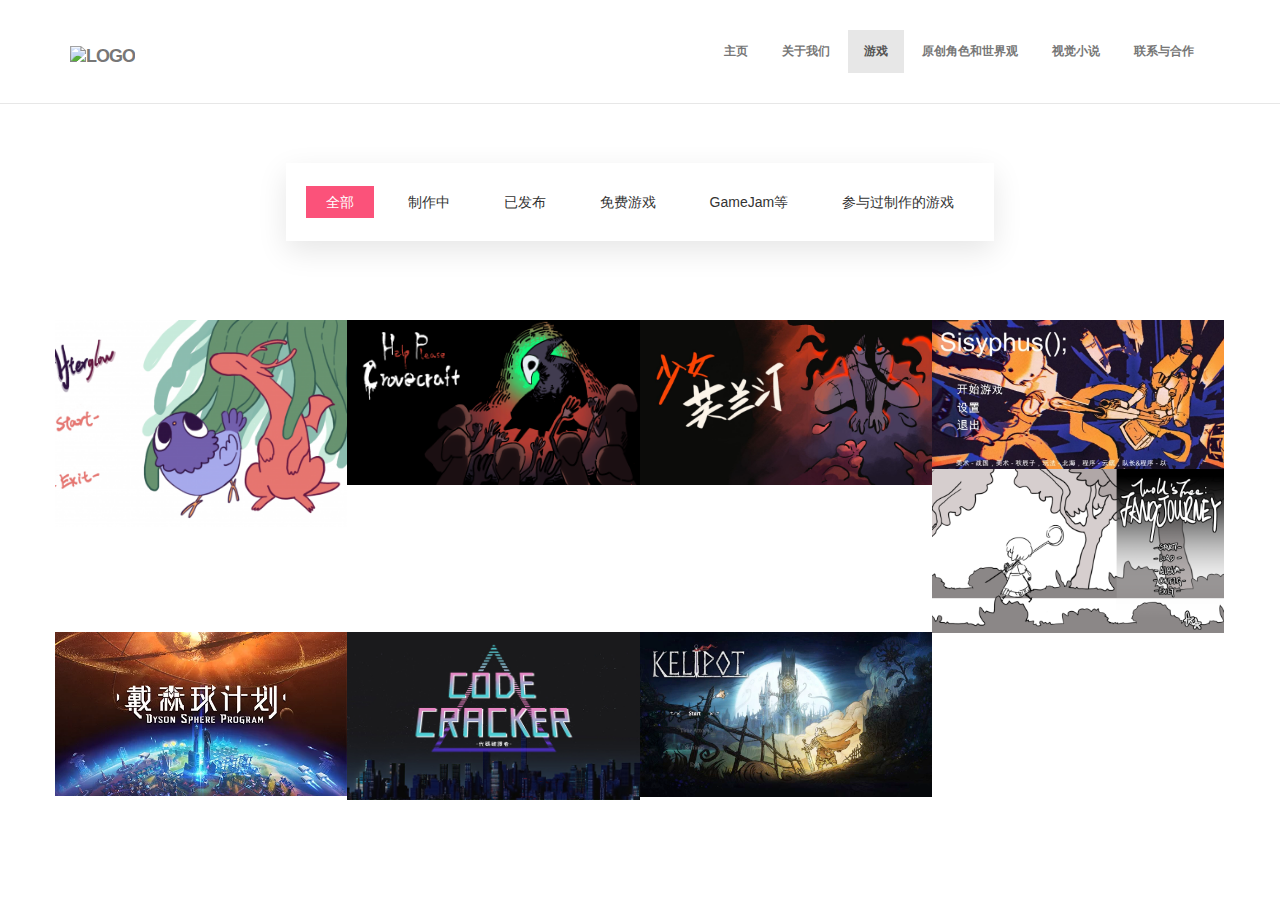
==== commit e9213ce0: "更新了作品" ====
--- a/courses.html
+++ b/courses.html
@@ -105,12 +105,11 @@
                         <div class="filter">
                             <span data-filter='*' class="active">全部</span>
 
-                            <span data-filter='.brand'>制作中</span>
-                            <span data-filter='.web'>已发布</span>
-                            <span data-filter='.graphic'>免费游戏</span>
-                            <span data-filter='.brand'>付费游戏</span>
-                            <span data-filter='.brand'>GameJam等</span>
-                            <span data-filter='.brand'>参与过制作的游戏</span>
+                            <span data-filter='.making'>制作中</span>
+                            <span data-filter='.published'>已发布</span>
+                            <span data-filter='.free'>免费游戏</span>
+                            <span data-filter='.gamejam'>GameJam等</span>
+                            <span data-filter='.worked'>参与过制作的游戏</span>
 
                         </div>
                     </div>
@@ -118,152 +117,173 @@
                     <br><br><br><br>
 
                     <div class="gallery full-width">
-                        <div class="col-lg-3 items graphic">
-                            <div class="item-img">
-                                <img src="img/1.gif" class="img-responsive" alt="">
-                                <div class="item-img-overlay">
-                                    <div class="overlay-info full-width">
-                                        <p>LOGO | Branding</p>
-                                        <h5>Creative Web Design</h5>
-                                        <a href="img/1.gif" class="popimg"></a>
-                                        <span class="icon">
-                                            <i class="fa fa-arrow-right"></i>
-                                        </span>
-                                    </div>
-                                </div>
-                            </div>
-                        </div>
-
-                        <div class="col-lg-3 items brand">
-                            <div class="item-img">
-                                <img src="img/2.gif" class="img-responsive" alt="">
-                                <div class="item-img-overlay">
-                                    <div class="overlay-info full-width">
-                                        <p>LOGO | Branding</p>
-                                        <h5>Creative Web Design</h5>
-                                        <a href="img/2.gif" class="popimg">
-
-                                            <span class="icon">
-                                                <i class="fa fa-arrow-right"></i>
-                                            </span>
-
-                                        </a>
-                                    </div>
-                                </div>
-                            </div>
-                        </div>
-
-                        <div class="col-lg-3 items web">
-                            <div class="item-img">
-                                <img src="img/3.gif" class="img-responsive" alt="">
-                                <div class="item-img-overlay">
-                                    <div class="overlay-info full-width">
-                                        <p>LOGO | Branding</p>
-                                        <h5>Creative Web Design</h5>
-                                        <a href="img/3.gif" class="popimg">
-
-                                            <span class="icon">
-                                                <i class="fa fa-arrow-right"></i>
-                                            </span>
-
-                                        </a>
-                                    </div>
-                                </div>
-                            </div>
-                        </div>
-
-
-                        <div class="col-lg-3 items graphic">
-                            <div class="item-img">
-                                <img src="img/4.gif" class="img-responsive" alt="">
-                                <div class="item-img-overlay">
-                                    <div class="overlay-info full-width">
-                                        <p>LOGO | Branding</p>
-                                        <h5>Creative Web Design</h5>
-                                        <a href="img/4.gif" class="popimg">
-
-                                            <span class="icon">
-                                                <i class="fa fa-arrow-right"></i>
-                                            </span>
-
-                                        </a>
-                                    </div>
-                                </div>
-                            </div>
-                        </div>
-
-                        <div class="col-lg-3 items web">
-                            <div class="item-img">
-                                <img src="img/5.gif" class="img-responsive" alt="">
-                                <div class="item-img-overlay">
-                                    <div class="overlay-info full-width">
-                                        <p>LOGO | Branding</p>
-                                        <h5>Creative Web Design</h5>
-                                        <a href="img/5.gif" class="popimg">
-
-                                            <span class="icon">
-                                                <i class="fa fa-arrow-right"></i>
-                                            </span>
-
-                                        </a>
-                                    </div>
-                                </div>
-                            </div>
-                        </div>
-                        <div class="col-lg-3 items brand">
-                            <div class="item-img">
-                                <img src="img/7.gif" class="img-responsive" alt="">
-                                <div class="item-img-overlay">
-                                    <div class="overlay-info full-width">
-                                        <p>LOGO | Branding</p>
-                                        <h5>Creative Web Design</h5>
-                                        <a href="img/7.gif" class="popimg">
-
-                                            <span class="icon">
-                                                <i class="fa fa-arrow-right"></i>
-                                            </span>
-
-                                        </a>
-                                    </div>
-                                </div>
-                            </div>
-                        </div>
-                        <div class="col-lg-3 items brand">
-                            <div class="item-img">
-                                <img src="img/8.gif" class="img-responsive" alt="">
-                                <div class="item-img-overlay">
-                                    <div class="overlay-info full-width">
-                                        <p>LOGO | Branding</p>
-                                        <h5>Creative Web Design</h5>
-                                        <a href="img/8.gif" class="popimg">
-
-                                            <span class="icon">
-                                                <i class="fa fa-arrow-right"></i>
-                                            </span>
-
-                                        </a>
-                                    </div>
-                                </div>
-                            </div>
-                        </div><div class="col-lg-3 items brand">
-                            <div class="item-img">
-                                <img src="img/9.gif" class="img-responsive" alt="">
-                                <div class="item-img-overlay">
-                                    <div class="overlay-info full-width">
-                                        <p>LOGO | Branding</p>
-                                        <h5>Creative Web Design</h5>
-                                        <a href="img/9.gif" class="popimg">
-
-                                            <span class="icon">
-                                                <i class="fa fa-arrow-right"></i>
-                                            </span>
-
-                                        </a>
-                                    </div>
-                                </div>
-                            </div>
-                        </div>
-
+                        <div class="col-lg-3 items gamejam">
+                            <div class="item-img">
+                                <img src="img/gamejam/afterglow.png" class="img-responsive" alt="">
+                                <div class="item-img-overlay">
+                                    <div class="overlay-info full-width">
+                                        <p>Afterglow 晚霞</p>
+                                        <h5>2022 Global Game Jam | with 龙的三次方</h5>
+                                        <a href="https://globalgamejam.org/2022/games/afterglow-6">
+                                            <span class="icon">
+                                                <i class="fa fa-arrow-right"></i>
+                                            </span>
+                                        </a>
+                                    </div>
+                                </div>
+                            </div>
+                        </div>
+
+                        <div class="col-lg-3 items gamejam">
+                            <div class="item-img">
+                                <img src="img/gamejam/crovecraft.png" class="img-responsive" alt="">
+                                <div class="item-img-overlay">
+                                    <div class="overlay-info full-width">
+                                        <p>Crovecraft 克劳馥克拉夫特</p>
+                                        <h5>2021 CiGA Game Jam | with nusn</h5>
+                                        <a href="https://www.youxibd.com/v2/gamejam/ggj2021/works/1204">
+
+                                            <span class="icon">
+                                                <i class="fa fa-arrow-right"></i>
+                                            </span>
+
+                                        </a>
+                                    </div>
+                                </div>
+                            </div>
+                        </div>
+
+                        <div class="col-lg-3 items gamejam">
+                            <div class="item-img">
+                                <img src="img/gamejam/frantin.jpg" class="img-responsive" alt="">
+                                <div class="item-img-overlay">
+                                    <div class="overlay-info full-width">
+                                        <p>Frantin 少女芙兰汀</p>
+                                        <h5>2022 CiGA Game Jam | with nusn</h5>
+                                        <a href="https://gmhub.com/game/1256">
+
+                                            <span class="icon">
+                                                <i class="fa fa-arrow-right"></i>
+                                            </span>
+
+                                        </a>
+                                    </div>
+                                </div>
+                            </div>
+                        </div>
+
+
+                        <div class="col-lg-3 items gamejam">
+                            <div class="item-img">
+                                <img src="img/gamejam/sisyphus.png" class="img-responsive" alt="">
+                                <div class="item-img-overlay">
+                                    <div class="overlay-info full-width">
+                                        <p>Sisyphus(); 西西弗斯();</p>
+                                        <h5>2022年秋季 Newbies Jam | with iz</h5>
+                                        <a href="https://www.bilibili.com/video/BV1bt4y1u7Ud/">
+
+                                            <span class="icon">
+                                                <i class="fa fa-arrow-right"></i>
+                                            </span>
+
+                                        </a>
+                                    </div>
+                                </div>
+                            </div>
+                        </div>
+
+                        
+                        <div class="col-lg-3 items making">
+                            <div class="item-img">
+                                <img src="img/other/DPpub2.png" class="img-responsive" alt="">
+                                <div class="item-img-overlay">
+                                    <div class="overlay-info full-width">
+                                        <p>Dragon & Pigeon's Pub 龙鸽酒馆</p>
+                                        <h5>鼠标点击/模拟经营</h5>
+                                        <a href="img/other/DPpub2.png" class="popimg">
+
+                                            <span class="icon">
+                                                <i class="fa fa-arrow-right"></i>
+                                            </span>
+
+                                        </a>
+                                    </div>
+                                </div>
+                            </div>
+                        </div>
+                        <div class="col-lg-3 items free">
+                            <div class="item-img">
+                                <img src="img/other/fancyjourney.png" class="img-responsive" alt="">
+                                <div class="item-img-overlay">
+                                    <div class="overlay-info full-width">
+                                        <p>Fancy Journey 奇异旅行</p>
+                                        <h5>2.5D RPG/已废弃/概念设计整理中 | with DJ Hitori</h5>
+                                        <a href="img/other/garden.png" class="popimg">
+
+                                            <span class="icon">
+                                                <i class="fa fa-arrow-right"></i>
+                                            </span>
+
+                                        </a>
+                                    </div>
+                                </div>
+                            </div>
+                        </div>
+                        <div class="col-lg-3 items worked">
+                            <div class="item-img">
+                                <img src="img/other/dai.webp" class="img-responsive" alt="">
+                                <div class="item-img-overlay">
+                                    <div class="overlay-info full-width">
+                                        <p>Dyson Sphere Program 戴森球计划</p>
+                                        <h5>工厂模拟建设类游戏 | 担任实习概念设计师</h5>
+                                        <a href="https://store.steampowered.com/app/1366540/Dyson_Sphere_Program/">
+
+                                            <span class="icon">
+                                                <i class="fa fa-arrow-right"></i>
+                                            </span>
+
+                                        </a>
+                                    </div>
+                                </div>
+                            </div>
+                        </div>
+                        <div class="col-lg-3 items worked">
+                            <div class="item-img">
+                                <img src="img/other/code.jfif" class="img-responsive" alt="">
+                                <div class="item-img-overlay">
+                                    <div class="overlay-info full-width">
+                                        <p>CODE CRACKER 代码破译者</p>
+                                        <h5>硬核推理AVG | 担任部分立绘的绘制</h5>
+                                        <a href="https://store.steampowered.com/app/813300/CODE_CRACKER/">
+
+                                            <span class="icon">
+                                                <i class="fa fa-arrow-right"></i>
+                                            </span>
+
+                                        </a>
+                                    </div>
+                                </div>
+                            </div>
+                        </div>
+
+                        <div class="col-lg-3 items worked">
+                            <div class="item-img">
+                                <img src="img/other/kelipot.jfif" class="img-responsive" alt="">
+                                <div class="item-img-overlay">
+                                    <div class="overlay-info full-width">
+                                        <p>Kelipot 形骸骑士</p>
+                                        <h5>类银河恶魔城平台动作游戏 | 担任部分怪物动画的制作</h5>
+                                        <a href="https://store.steampowered.com/app/1090440/Kelipot/">
+
+                                            <span class="icon">
+                                                <i class="fa fa-arrow-right"></i>
+                                            </span>
+
+                                        </a>
+                                    </div>
+                                </div>
+                            </div>
+                        </div>
 
 
                     </div>
